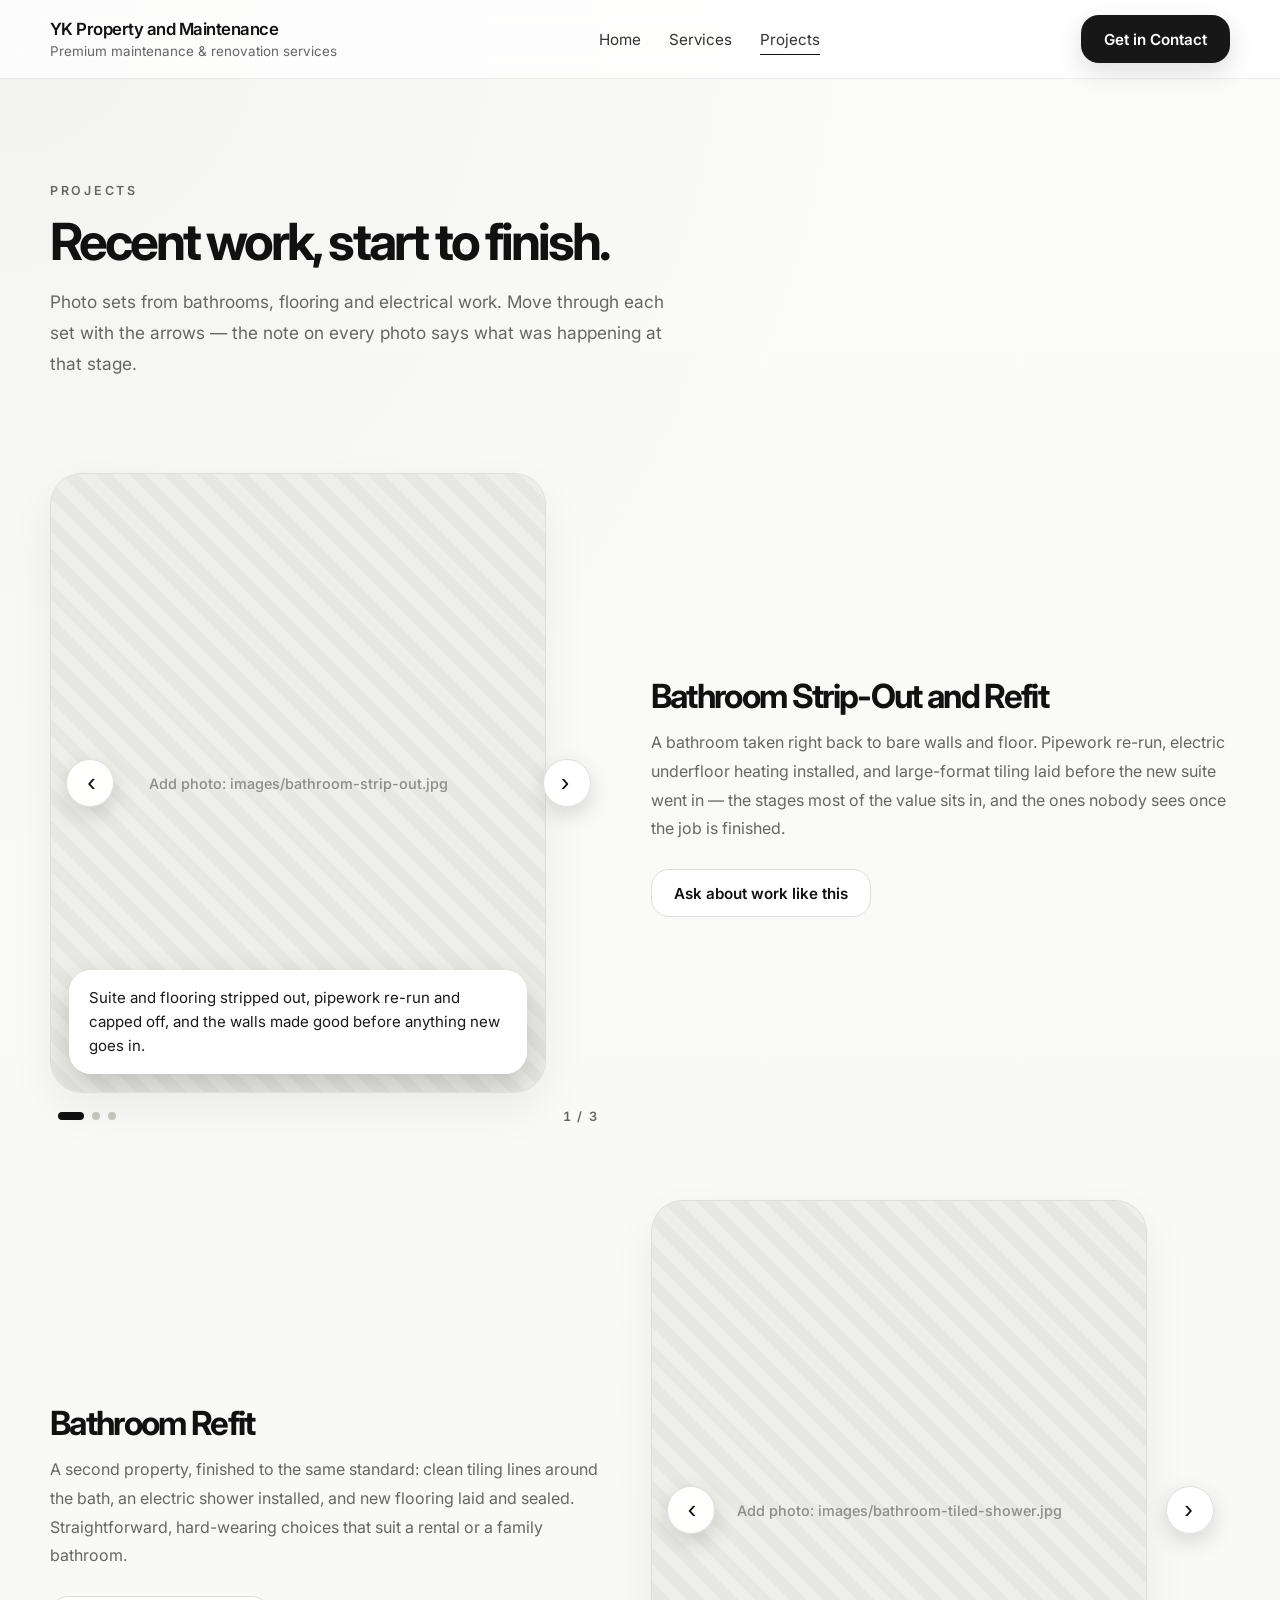
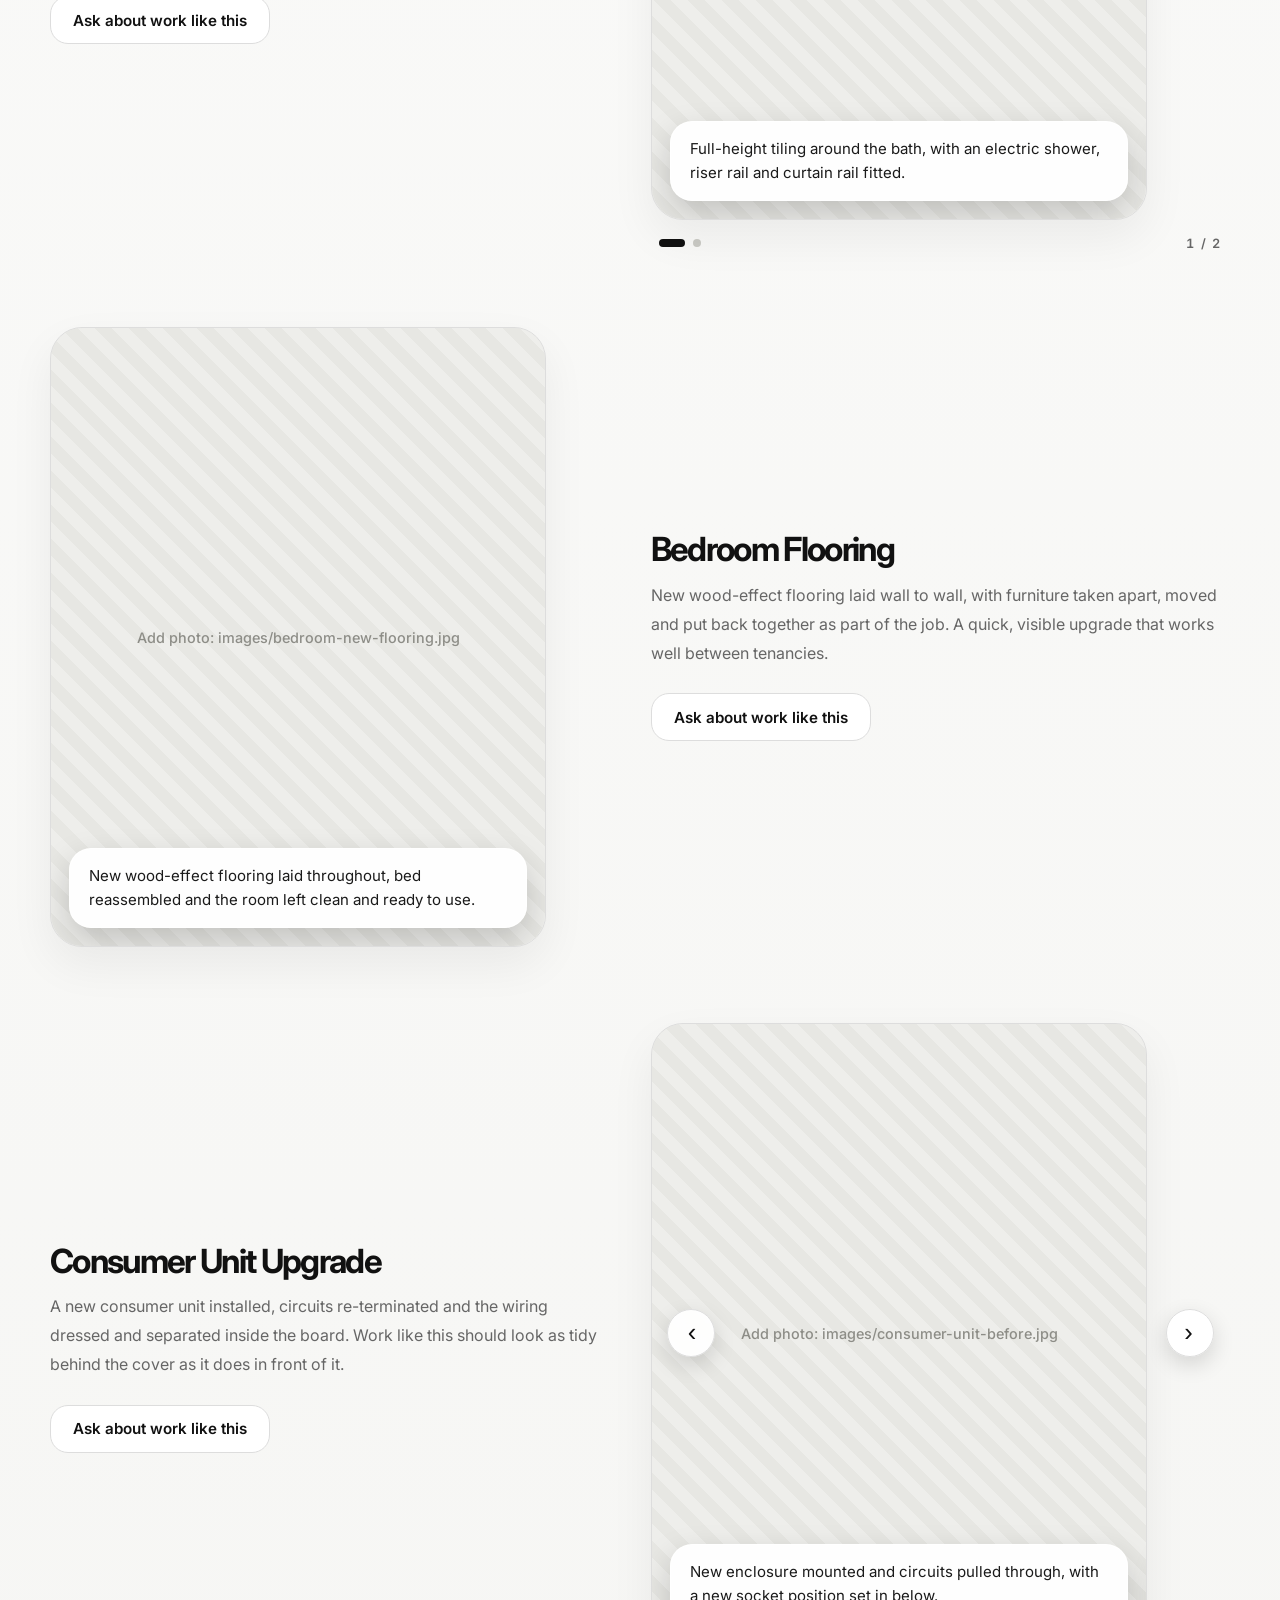
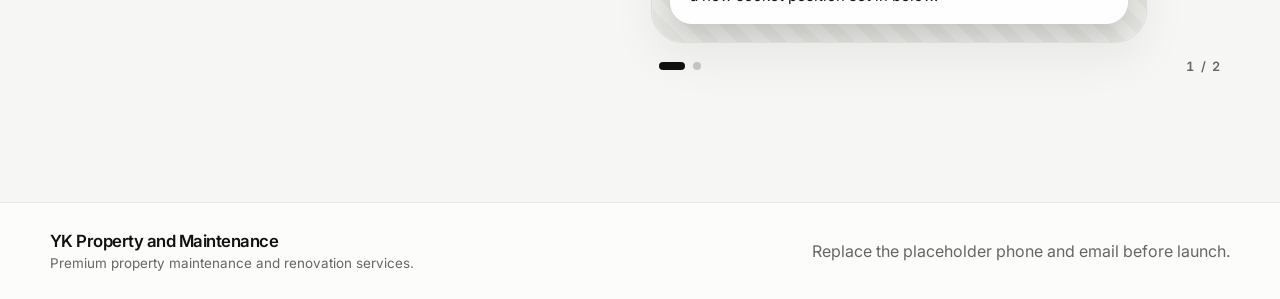
==== projects.html @ 1c77aaed "Add files via upload" ====
<!DOCTYPE html>
<html lang="en">
<head>
  <meta charset="UTF-8" />
  <meta name="viewport" content="width=device-width, initial-scale=1.0" />
  <title>Projects | YK Property and Maintenance</title>
  <meta name="description" content="Recent bathroom, flooring and electrical work by YK Property and Maintenance." />
  <link rel="stylesheet" href="style.css" />
</head>
<body>

<header class="header">
  <div class="container header-inner">
    <a href="index.html">
      <div class="brand-title">YK Property and Maintenance</div>
      <div class="brand-sub">Premium maintenance & renovation services</div>
    </a>
    <nav class="nav"><a href="index.html" class="">Home</a><a href="services.html" class="">Services</a><a href="projects.html" class="active">Projects</a></nav>
    <div class="header-actions">
      <a href="index.html#contact" class="btn btn-dark">Get in Contact</a>
      <button class="menu-btn" aria-label="Open menu">☰</button>
    </div>
  </div>
  <div class="container mobile-menu"><a href="index.html">Home</a><a href="services.html">Services</a><a href="projects.html">Projects</a><a href="index.html#contact">Get in Contact</a></div>
</header>


<main class="page">
  <section class="page-hero reveal">
    <div class="container">
      <div class="kicker">Projects</div>
      <h1>Recent work, start to finish.</h1>
      <p>Photo sets from bathrooms, flooring and electrical work. Move through each set with the arrows — the note on every photo says what was happening at that stage.</p>
    </div>
  </section>

  <!--
    ========================================================================
    ADDING MORE PHOTOS LATER
    ------------------------------------------------------------------------
    Photos live in the "images" folder next to this file.
    - To add a photo to a set: copy one whole <figure> block, change the
      src, the alt text, and the note.
    - To add a whole new project: copy one <article class="project-block">
      block. Carousels set themselves up automatically.
    - The <figcaption class="slide-note"> line is the bubble on the photo.
      Delete it on any photo you'd rather leave without a caption.
    - A set with only one photo hides its arrows and dots on its own.
    ========================================================================
  -->

  <section class="section-tight">
    <div class="container showcase">

      <!-- ============ BATHROOM STRIP-OUT AND REFIT ============ -->
      <article class="project-block reveal">
        <div class="carousel" data-carousel aria-roledescription="carousel" aria-label="Bathroom strip-out and refit photos">
          <div class="carousel-media">
            <div class="carousel-viewport">
              <div class="carousel-track">

                <figure class="carousel-slide">
                  <img src="images/bathroom-strip-out.jpg" alt="Bathroom taken back to bare walls and floor with pipework exposed">
                  <figcaption class="slide-note">Suite and flooring stripped out, pipework re-run and capped off, and the walls made good before anything new goes in.</figcaption>
                </figure>

                <figure class="carousel-slide">
                  <img src="images/bathroom-underfloor-heating.jpg" alt="Electric underfloor heating mat laid across the bathroom floor" loading="lazy">
                  <figcaption class="slide-note">Electric underfloor heating laid out across the whole floor area and connected in, ready for tiling.</figcaption>
                </figure>

                <figure class="carousel-slide">
                  <img src="images/bathroom-floor-tiled.jpg" alt="Large-format grey floor tiles laid over the underfloor heating" loading="lazy">
                  <figcaption class="slide-note">Large-format floor tiles laid over the heating, levelled and joined neatly to the doorway.</figcaption>
                </figure>

              </div>
            </div>
            <button class="carousel-btn carousel-prev" type="button" aria-label="Previous photo">‹</button>
            <button class="carousel-btn carousel-next" type="button" aria-label="Next photo">›</button>
          </div>
          <div class="carousel-bar">
            <div class="carousel-dots"></div>
            <div class="carousel-counter" aria-live="polite"></div>
          </div>
        </div>

        <div class="project-meta">
          <h2>Bathroom Strip-Out and Refit</h2>
          <p class="muted">A bathroom taken right back to bare walls and floor. Pipework re-run, electric underfloor heating installed, and large-format tiling laid before the new suite went in — the stages most of the value sits in, and the ones nobody sees once the job is finished.</p>
          <a class="btn btn-light" href="index.html#contact">Ask about work like this</a>
        </div>
      </article>

      <!-- ============ BATHROOM REFIT (SECOND PROPERTY) ============ -->
      <article class="project-block reveal">
        <div class="carousel" data-carousel aria-roledescription="carousel" aria-label="Bathroom refit photos">
          <div class="carousel-media">
            <div class="carousel-viewport">
              <div class="carousel-track">

                <figure class="carousel-slide">
                  <img src="images/bathroom-tiled-shower.jpg" alt="Tiled bathroom wall with electric shower and riser rail fitted over the bath" loading="lazy">
                  <figcaption class="slide-note">Full-height tiling around the bath, with an electric shower, riser rail and curtain rail fitted.</figcaption>
                </figure>

                <figure class="carousel-slide">
                  <img src="images/bathroom-bath-and-flooring.jpg" alt="New bath and side panel with wood-effect flooring laid up to it" loading="lazy">
                  <figcaption class="slide-note">New bath and side panel fitted, with wood-effect flooring laid up to it and sealed along the edge.</figcaption>
                </figure>

              </div>
            </div>
            <button class="carousel-btn carousel-prev" type="button" aria-label="Previous photo">‹</button>
            <button class="carousel-btn carousel-next" type="button" aria-label="Next photo">›</button>
          </div>
          <div class="carousel-bar">
            <div class="carousel-dots"></div>
            <div class="carousel-counter" aria-live="polite"></div>
          </div>
        </div>

        <div class="project-meta">
          <h2>Bathroom Refit</h2>
          <p class="muted">A second property, finished to the same standard: clean tiling lines around the bath, an electric shower installed, and new flooring laid and sealed. Straightforward, hard-wearing choices that suit a rental or a family bathroom.</p>
          <a class="btn btn-light" href="index.html#contact">Ask about work like this</a>
        </div>
      </article>

      <!-- ============ BEDROOM FLOORING ============ -->
      <article class="project-block reveal">
        <div class="carousel" data-carousel aria-roledescription="carousel" aria-label="Bedroom flooring photo">
          <div class="carousel-media">
            <div class="carousel-viewport">
              <div class="carousel-track">

                <figure class="carousel-slide">
                  <img src="images/bedroom-new-flooring.jpg" alt="Bedroom with new dark wood-effect flooring and a reassembled bed frame" loading="lazy">
                  <figcaption class="slide-note">New wood-effect flooring laid throughout, bed reassembled and the room left clean and ready to use.</figcaption>
                </figure>

              </div>
            </div>
            <button class="carousel-btn carousel-prev" type="button" aria-label="Previous photo">‹</button>
            <button class="carousel-btn carousel-next" type="button" aria-label="Next photo">›</button>
          </div>
          <div class="carousel-bar">
            <div class="carousel-dots"></div>
            <div class="carousel-counter" aria-live="polite"></div>
          </div>
        </div>

        <div class="project-meta">
          <h2>Bedroom Flooring</h2>
          <p class="muted">New wood-effect flooring laid wall to wall, with furniture taken apart, moved and put back together as part of the job. A quick, visible upgrade that works well between tenancies.</p>
          <a class="btn btn-light" href="index.html#contact">Ask about work like this</a>
        </div>
      </article>

      <!-- ============ CONSUMER UNIT UPGRADE ============ -->
      <article class="project-block reveal">
        <div class="carousel" data-carousel aria-roledescription="carousel" aria-label="Consumer unit upgrade photos">
          <div class="carousel-media">
            <div class="carousel-viewport">
              <div class="carousel-track">

                <figure class="carousel-slide">
                  <img src="images/consumer-unit-before.jpg" alt="Consumer unit enclosure mounted with circuit cables pulled through, work in progress" loading="lazy">
                  <figcaption class="slide-note">New enclosure mounted and circuits pulled through, with a new socket position set in below.</figcaption>
                </figure>

                <figure class="carousel-slide">
                  <img src="images/consumer-unit-after.jpg" alt="Completed consumer unit with breakers fitted and wiring dressed neatly" loading="lazy">
                  <figcaption class="slide-note">Circuits terminated into the new board and the wiring dressed neatly before the cover goes back on.</figcaption>
                </figure>

              </div>
            </div>
            <button class="carousel-btn carousel-prev" type="button" aria-label="Previous photo">‹</button>
            <button class="carousel-btn carousel-next" type="button" aria-label="Next photo">›</button>
          </div>
          <div class="carousel-bar">
            <div class="carousel-dots"></div>
            <div class="carousel-counter" aria-live="polite"></div>
          </div>
        </div>

        <div class="project-meta">
          <h2>Consumer Unit Upgrade</h2>
          <p class="muted">A new consumer unit installed, circuits re-terminated and the wiring dressed and separated inside the board. Work like this should look as tidy behind the cover as it does in front of it.</p>
          <a class="btn btn-light" href="index.html#contact">Ask about work like this</a>
        </div>
      </article>

    </div>
  </section>
</main>


<footer class="footer">
  <div class="container footer-inner">
    <div>
      <div class="brand-title">YK Property and Maintenance</div>
      <div class="brand-sub">Premium property maintenance and renovation services.</div>
    </div>
    <div class="muted">Replace the placeholder phone and email before launch.</div>
  </div>
</footer>

<script src="script.js"></script>
</body>
</html>
---- style.css ----
@import url('https://fonts.googleapis.com/css2?family=Inter:wght@400;500;600;700&display=swap');

:root{
  --bg:#f6f6f4;
  --surface:#ffffff;
  --surface-soft:rgba(255,255,255,0.78);
  --text:#111111;
  --muted:#666666;
  --line:#dddddd;
  --dark:#171717;
  --shadow:0 18px 45px rgba(0,0,0,0.06);
  --radius:28px;
}

*{box-sizing:border-box}
html{scroll-behavior:smooth}
body{
  margin:0;
  font-family:'Inter',sans-serif;
  color:var(--text);
  background:
    radial-gradient(circle at top left, rgba(0,0,0,0.03), transparent 24%),
    linear-gradient(to bottom, #fbfbfa, var(--bg));
}
a{text-decoration:none;color:inherit}
img{max-width:100%;display:block}

.container{width:min(1180px, calc(100% - 32px));margin:0 auto}
.page{padding:44px 0 72px}
.section{padding:80px 0}
.section-tight{padding:56px 0}
.grid-2{display:grid;grid-template-columns:1.05fr .95fr;gap:44px}
.grid-3{display:grid;grid-template-columns:repeat(3,1fr);gap:24px}
.grid-2-equal{display:grid;grid-template-columns:repeat(2,1fr);gap:24px}

.header{
  position:sticky;top:0;z-index:50;
  backdrop-filter:blur(14px);
  background:rgba(255,255,255,0.75);
  border-bottom:1px solid rgba(0,0,0,.08);
}
.header-inner{
  min-height:78px;
  display:flex;align-items:center;justify-content:space-between;gap:18px;
}
.brand-title{font-size:1.05rem;font-weight:600;letter-spacing:-.03em}
.brand-sub{font-size:.84rem;color:var(--muted);margin-top:4px}

.nav{display:flex;align-items:center;gap:28px}
.nav a{
  font-size:.95rem;color:#333;position:relative;
}
.nav a::after{
  content:"";position:absolute;left:0;bottom:-6px;height:1px;width:0;background:#111;transition:width .22s ease;
}
.nav a:hover::after,.nav a.active::after{width:100%}
.header-actions{display:flex;align-items:center;gap:12px}

.btn{
  display:inline-flex;align-items:center;justify-content:center;gap:10px;
  min-height:48px;padding:0 22px;border-radius:18px;
  font-weight:600;font-size:.95rem;transition:.25s ease;
  border:1px solid transparent;cursor:pointer;
}
.btn-dark{background:var(--dark);color:#fff;box-shadow:0 10px 24px rgba(0,0,0,0.12)}
.btn-dark:hover{transform:translateY(-1px);background:#000}
.btn-light{background:#fff;border-color:var(--line)}
.btn-light:hover{border-color:#aaa}
.menu-btn{
  display:none; width:46px;height:46px;border-radius:16px;border:1px solid var(--line);
  background:#fff;font-size:1.2rem;
}
.mobile-menu{
  display:none;padding:0 0 16px;border-top:1px solid rgba(0,0,0,.07)
}
.mobile-menu.open{display:block}
.mobile-menu a{
  display:block;padding:14px 8px;font-weight:500;color:#333;border-radius:14px
}
.mobile-menu a:hover{background:#f1f1ef}

.hero{
  padding:72px 0 40px;
}
.kicker{
  font-size:.78rem;letter-spacing:.22em;text-transform:uppercase;color:var(--muted);font-weight:600
}
.hero h1,.page-hero h1{font-size:clamp(2.4rem,5vw,4.6rem);line-height:.98;letter-spacing:-.06em;margin:18px 0 20px}
.hero p,.page-hero p{font-size:1.08rem;line-height:1.8;color:var(--muted);max-width:640px}
.hero-card{
  border:1px solid rgba(255,255,255,0.24);
  background:
    radial-gradient(circle at 20% 20%, rgba(255,255,255,0.82), transparent 28%),
    linear-gradient(145deg,#1d1d1d,#343434 58%, #515151);
  border-radius:40px;overflow:hidden;box-shadow:var(--shadow);position:relative;
}
.hero-card img{
  width:100%;height:100%;min-height:420px;object-fit:cover;opacity:.9;mix-blend-mode:luminosity;
}
.floating-stats{
  display:grid;grid-template-columns:repeat(3,1fr);gap:18px;
  margin:-38px 22px 0;position:relative;background:#fff;border:1px solid var(--line);
  border-radius:28px;padding:20px;box-shadow:var(--shadow)
}
.stat-value{font-size:1.65rem;font-weight:600;letter-spacing:-.05em}
.stat-label{font-size:.92rem;color:var(--muted)}

.page-hero{
  padding:60px 0 20px;
}
.page-hero h1{font-size:clamp(2.2rem,4vw,3.8rem)}
.lead-grid{display:grid;grid-template-columns:.95fr 1.05fr;gap:36px;align-items:start}

.panel,.card{
  background:var(--surface);border:1px solid var(--line);border-radius:var(--radius);box-shadow:var(--shadow)
}
.card{padding:28px}
.card-hover{transition:transform .28s ease, box-shadow .28s ease}
.card-hover:hover{transform:translateY(-5px);box-shadow:0 24px 55px rgba(0,0,0,.08)}
.service-card h3,.testimonial h3{font-size:1.25rem;letter-spacing:-.04em;margin:0 0 10px}
.service-card p,.card p,.testimonial p{margin:0;color:var(--muted);line-height:1.8}
.info-list{display:grid;gap:16px}

.gallery{
  display:grid;grid-template-columns:repeat(2,1fr);gap:24px
}
.gallery .panel{overflow:hidden}
.gallery img{height:320px;width:100%;object-fit:cover}
.gallery .content{padding:22px}

.area-list,.quick-links{display:grid;grid-template-columns:repeat(3,1fr);gap:16px}
.pill{
  padding:18px 20px;background:#fff;border:1px solid var(--line);border-radius:22px;font-weight:600
}

.faq-wrap{display:grid;grid-template-columns:.9fr 1.1fr;gap:46px;align-items:start}
.faq-list{display:grid;gap:18px}
.faq-item{
  background:rgba(255,255,255,.7);
  border:1px solid #d6d6d3;
  border-radius:24px;
  box-shadow:0 8px 24px rgba(0,0,0,.03);
  overflow:hidden;
}
.faq-item summary{
  list-style:none;cursor:pointer;padding:24px 58px 24px 26px;
  position:relative;font-size:1.05rem;font-weight:600;letter-spacing:-.03em;
}
.faq-item summary::-webkit-details-marker{display:none}
.faq-item summary::after{
  content:"›";
  position:absolute;right:24px;top:50%;
  transform:translateY(-50%) rotate(90deg);
  font-size:1.4rem;line-height:1;color:#666;
  transition:transform .22s ease,color .22s ease;
}
.faq-item[open] summary::after{
  transform:translateY(-50%) rotate(-90deg);
  color:#111;
}
.faq-answer{
  padding:0 26px 24px;color:var(--muted);line-height:1.8
}

.contact-layout{display:grid;grid-template-columns:.88fr 1.12fr;gap:34px}
.form-grid{display:grid;grid-template-columns:repeat(2,1fr);gap:18px}
.input, textarea{
  width:100%;border:1px solid var(--line);background:#fff;border-radius:18px;
  min-height:52px;padding:14px 16px;font:inherit
}
textarea{min-height:150px;resize:vertical}
label{display:block;font-size:.92rem;font-weight:600;margin:0 0 10px}
.footer{
  border-top:1px solid rgba(0,0,0,.08);
  background:rgba(255,255,255,.65);
}
.footer-inner{
  padding:28px 0;display:flex;justify-content:space-between;gap:20px;align-items:center
}
.muted{color:var(--muted)}
.reveal{opacity:0;transform:translateY(26px);transition:opacity .7s ease, transform .7s ease}
.reveal.visible{opacity:1;transform:translateY(0)}

@media (max-width: 980px){
  .grid-2,.lead-grid,.faq-wrap,.contact-layout,.grid-3,.grid-2-equal,.gallery,.area-list,.quick-links{grid-template-columns:1fr}
  .hero-card img{min-height:340px}
  .floating-stats{grid-template-columns:1fr;gap:12px}
  .nav,.header .btn-dark{display:none}
  .menu-btn{display:inline-flex;align-items:center;justify-content:center}
}
@media (max-width: 700px){
  .section{padding:64px 0}
  .hero{padding-top:42px}
  .hero h1,.page-hero h1{line-height:1.02}
  .form-grid{grid-template-columns:1fr}
  .footer-inner{flex-direction:column;align-items:flex-start}
}

/* ============================================================
   PROJECT SHOWCASE + PHOTO CAROUSELS  (projects.html)
   ============================================================ */

.showcase{display:grid;gap:76px}

.project-block{
  display:grid;grid-template-columns:.98fr 1.02fr;gap:44px;align-items:center;
}
/* alternate which side the photos sit on */
.project-block:nth-child(even) .carousel{order:2}

.project-meta h2{
  font-size:clamp(1.65rem,2.6vw,2.3rem);
  line-height:1.05;letter-spacing:-.05em;margin:0 0 14px;
}
.project-meta p{margin:0 0 26px;line-height:1.8}

.carousel{position:relative}
.carousel-media{position:relative}
.carousel-viewport{
  overflow:hidden;
  border:1px solid var(--line);
  border-radius:32px;
  box-shadow:var(--shadow);
  background:#eaeae7;
  aspect-ratio:4/5;
  max-height:620px;
}
.carousel-track{
  display:flex;height:100%;
  transition:transform .55s cubic-bezier(.4,.01,.2,1);
  will-change:transform;
}
.carousel-slide{
  position:relative;flex:0 0 100%;min-width:0;height:100%;margin:0;
}
.carousel-slide img{
  width:100%;height:100%;object-fit:cover;
}

/* the bubble that describes the work in each photo */
.slide-note{
  position:absolute;left:18px;right:18px;bottom:18px;
  background:rgba(255,255,255,.94);
  backdrop-filter:blur(10px);
  border:1px solid rgba(255,255,255,.7);
  border-radius:22px;
  padding:15px 19px;
  font-size:.94rem;line-height:1.6;color:#1a1a1a;
  box-shadow:0 14px 34px rgba(0,0,0,.18);
}

/* shown only if a photo file is missing, so the page never looks broken */
.carousel-slide.is-missing img{display:none}
.slide-missing{
  position:absolute;inset:0;
  display:flex;align-items:center;justify-content:center;text-align:center;
  padding:28px;font-size:.9rem;font-weight:500;color:#8d8d87;
  background:repeating-linear-gradient(45deg,#eeeeeb,#eeeeeb 12px,#e7e7e3 12px,#e7e7e3 24px);
}

.carousel-btn{
  position:absolute;top:50%;transform:translateY(-50%);
  width:48px;height:48px;border-radius:50%;
  border:1px solid var(--line);background:rgba(255,255,255,.92);
  backdrop-filter:blur(8px);
  font-size:1.6rem;line-height:1;color:#111;cursor:pointer;
  display:flex;align-items:center;justify-content:center;
  box-shadow:0 8px 22px rgba(0,0,0,.14);
  transition:background .2s ease,transform .2s ease;
}
.carousel-btn:hover{background:#fff;transform:translateY(-50%) scale(1.06)}
.carousel-prev{left:16px;padding-right:3px}
.carousel-next{right:16px;padding-left:3px}

.carousel-bar{
  display:flex;align-items:center;justify-content:space-between;gap:16px;
  padding:16px 8px 0;
}
.carousel-dots{display:flex;align-items:center;gap:8px}
.carousel-dot{
  width:8px;height:8px;padding:0;border:0;border-radius:50%;
  background:#c9c9c4;cursor:pointer;
  transition:width .25s ease,background .25s ease,border-radius .25s ease;
}
.carousel-dot:hover{background:#a8a8a2}
.carousel-dot.active{width:26px;border-radius:6px;background:#111}
.carousel-counter{
  font-size:.8rem;letter-spacing:.14em;font-weight:600;color:var(--muted);
  font-variant-numeric:tabular-nums;
}

/* a carousel with a single photo hides its controls */
.carousel.is-single .carousel-btn,
.carousel.is-single .carousel-bar{display:none}

.carousel-btn:focus-visible,
.carousel-dot:focus-visible{outline:2px solid #111;outline-offset:3px}

@media (max-width: 980px){
  .project-block{grid-template-columns:1fr;gap:26px}
  .project-block:nth-child(even) .carousel{order:0}
  .showcase{gap:60px}
  .carousel-viewport{max-height:none}
}
@media (max-width: 700px){
  .carousel-viewport{border-radius:26px}
  .carousel-btn{width:42px;height:42px;font-size:1.35rem}
  .carousel-prev{left:10px}
  .carousel-next{right:10px}
  .slide-note{left:12px;right:12px;bottom:12px;padding:13px 16px;font-size:.88rem;border-radius:18px}
}

@media (prefers-reduced-motion: reduce){
  .carousel-track{transition:none}
  .carousel-btn:hover{transform:translateY(-50%)}
  .reveal{transition:none}
}

/* ---------- hero carousel (index.html) ---------- */
.hero-carousel .carousel-viewport{
  border-radius:40px;
  aspect-ratio:1/1;
  max-height:560px;
  border-color:rgba(0,0,0,.08);
}
@media (max-width: 980px){
  .hero-carousel .carousel-viewport{aspect-ratio:4/5;max-height:none}
}

/* anchor targets clear the sticky header */
#contact{scroll-margin-top:96px}
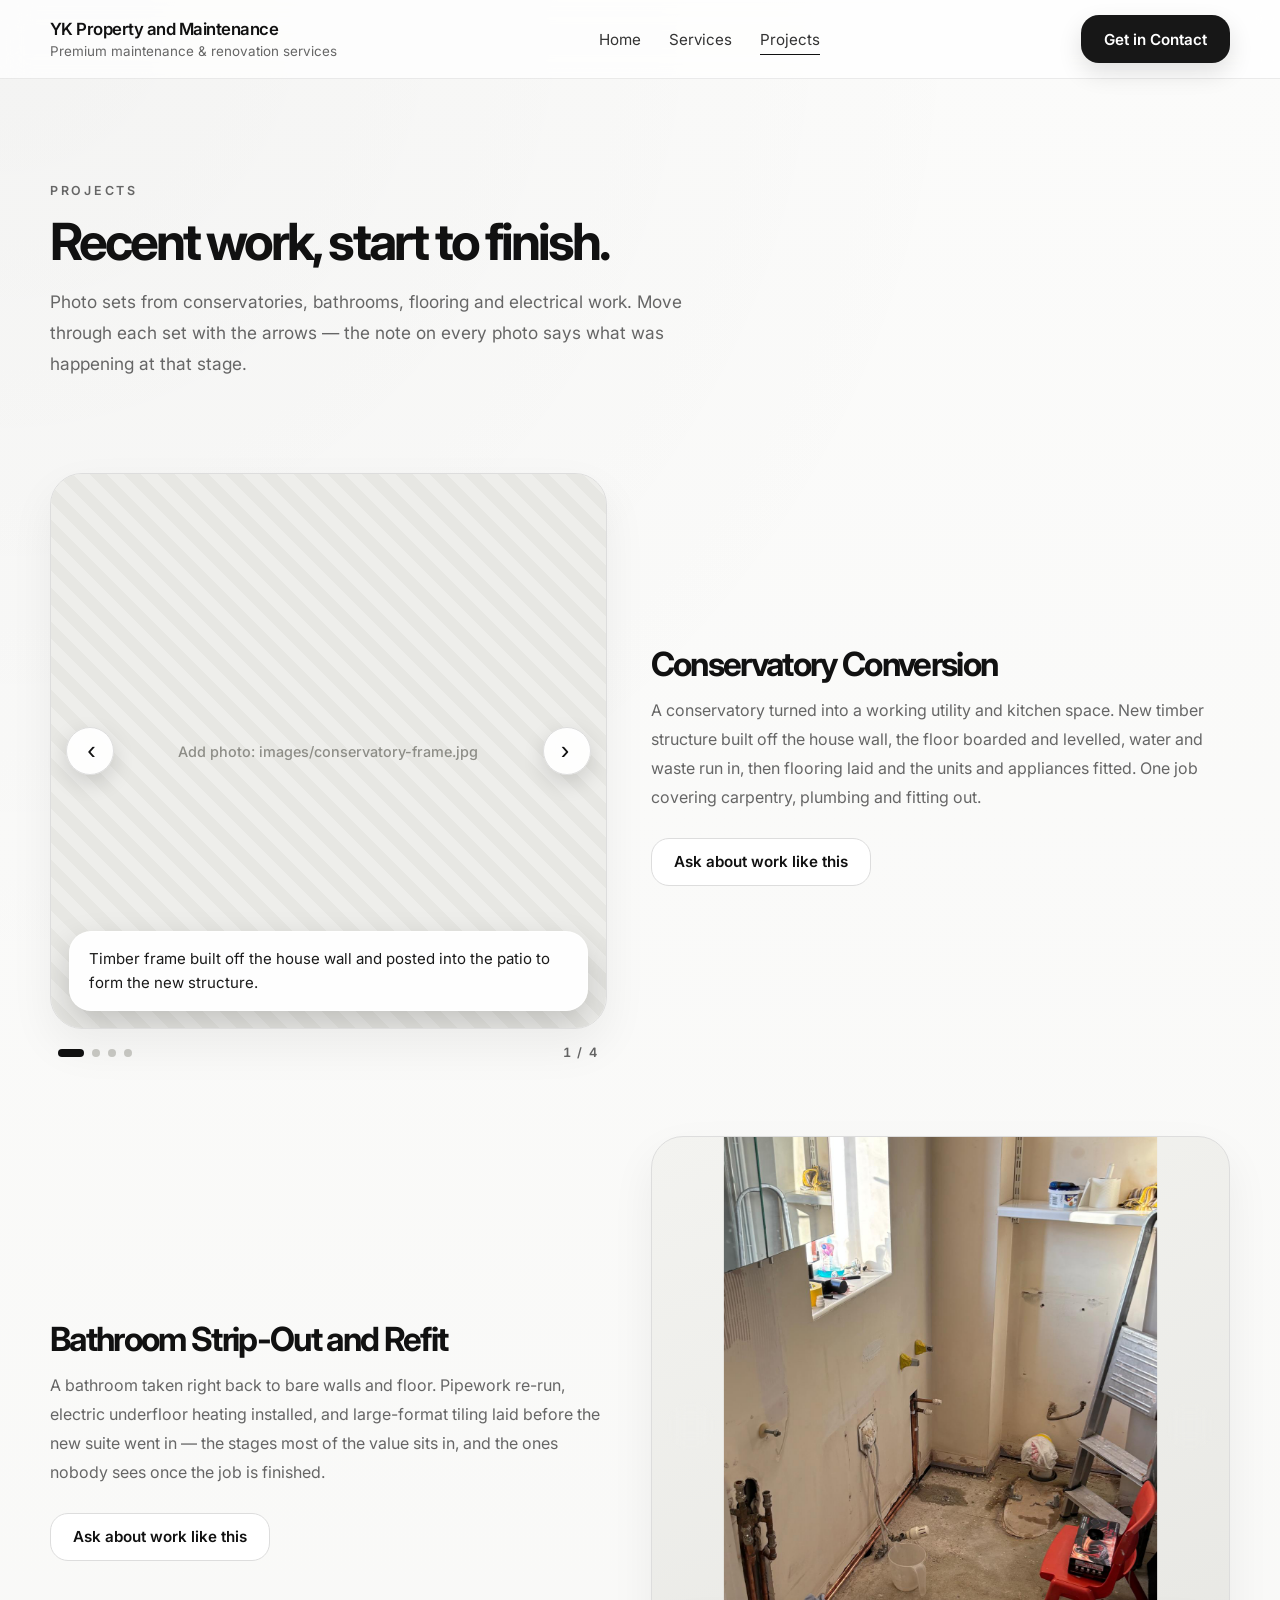
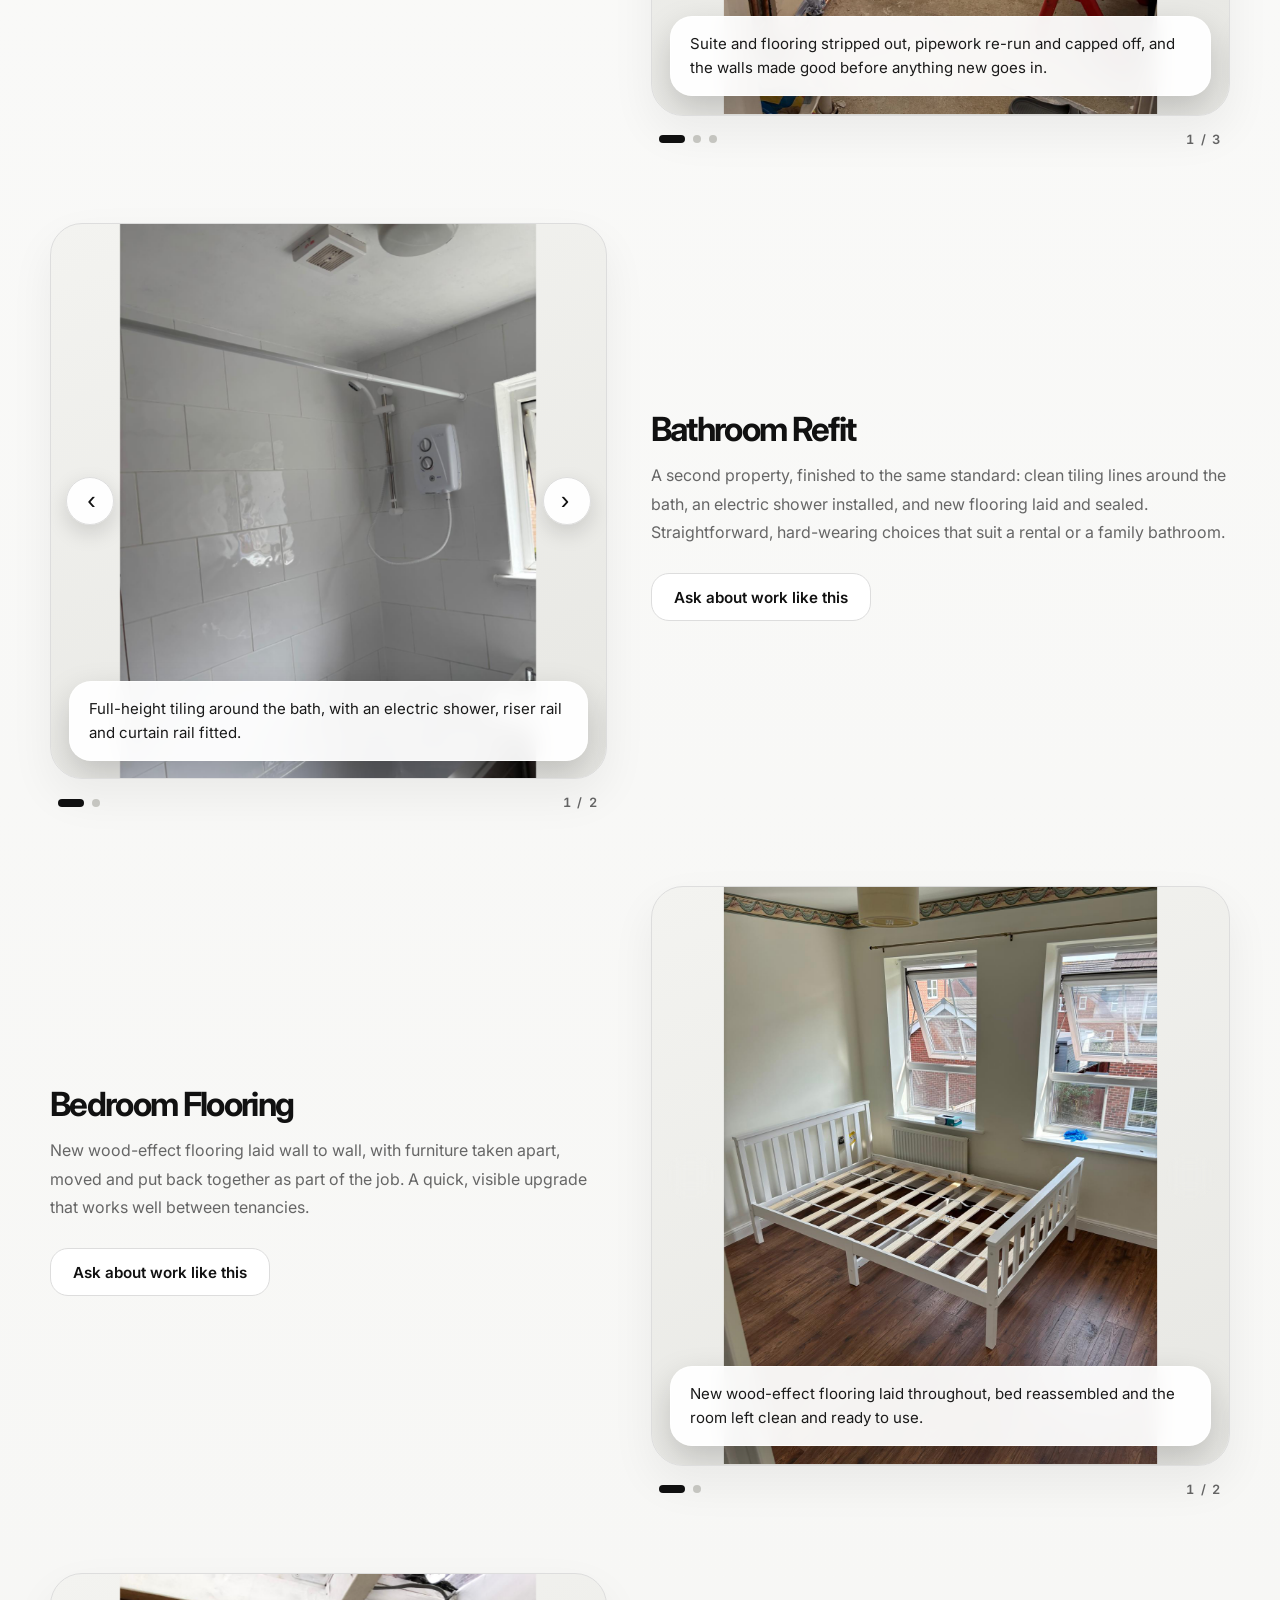
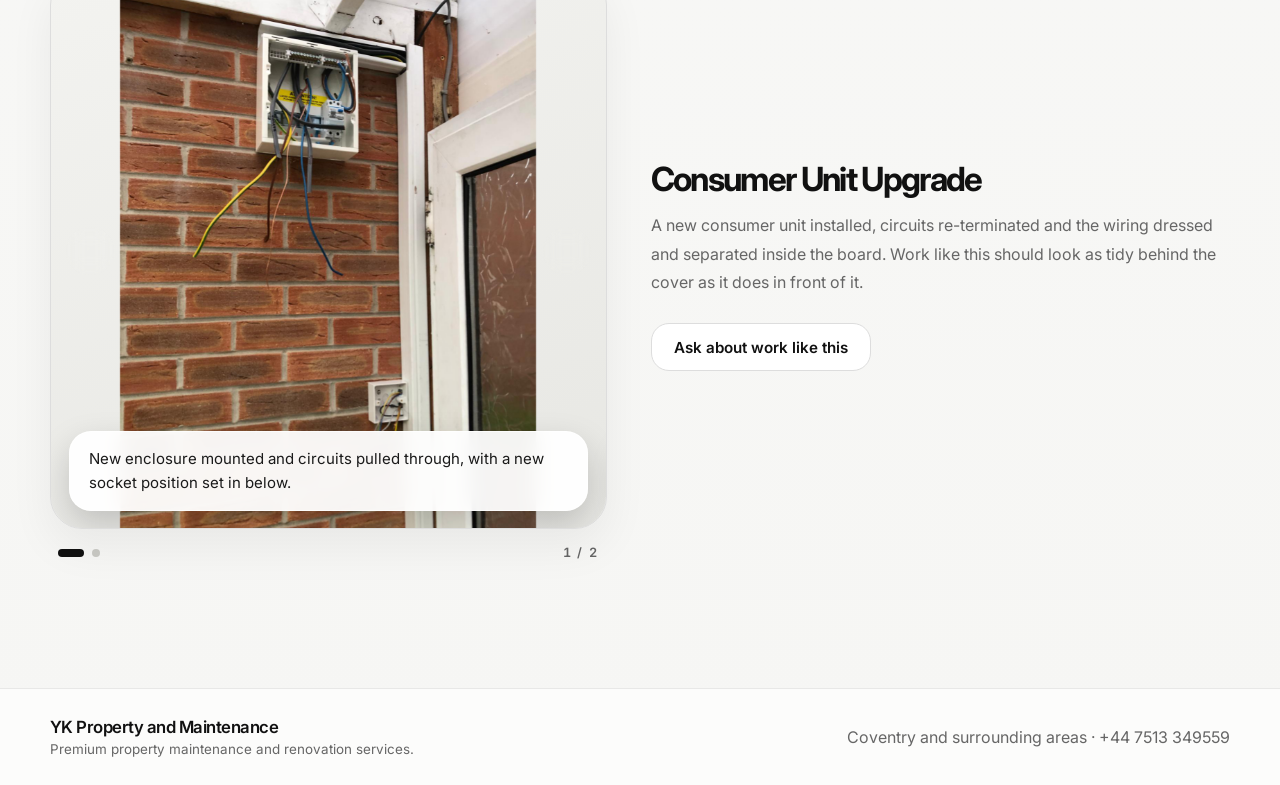
==== commit 72d35fba: "Add files via upload" ====
--- a/projects.html
+++ b/projects.html
@@ -4,8 +4,25 @@
   <meta charset="UTF-8" />
   <meta name="viewport" content="width=device-width, initial-scale=1.0" />
   <title>Projects | YK Property and Maintenance</title>
-  <meta name="description" content="Recent bathroom, flooring and electrical work by YK Property and Maintenance." />
+  <meta name="description" content="Photos from recent jobs: a conservatory converted to a utility room, bathroom refits, flooring and a consumer unit upgrade." />
   <link rel="stylesheet" href="style.css" />
+  <link rel="icon" href="favicon.ico" sizes="any" />
+  <link rel="icon" type="image/png" href="images/favicon.png" />
+  <link rel="apple-touch-icon" href="images/apple-touch-icon.png" />
+  <meta name="theme-color" content="#03122f" />
+  <link rel="canonical" href="https://www.ykmaintenance.com/projects.html" />
+
+  <!-- how the link looks when shared on WhatsApp, Facebook, etc. -->
+  <meta property="og:type" content="website" />
+  <meta property="og:site_name" content="YK Property and Maintenance" />
+  <meta property="og:title" content="Recent Work | YK Property and Maintenance" />
+  <meta property="og:description" content="Photos from recent jobs: a conservatory converted to a utility room, bathroom refits, flooring and a consumer unit upgrade." />
+  <meta property="og:url" content="https://www.ykmaintenance.com/projects.html" />
+  <meta property="og:image" content="https://www.ykmaintenance.com/images/og-preview.jpg" />
+  <meta property="og:image:width" content="1200" />
+  <meta property="og:image:height" content="630" />
+  <meta property="og:image:alt" content="A conservatory converted into a fitted utility room" />
+  <meta name="twitter:card" content="summary_large_image" />
 </head>
 <body>
 
@@ -13,12 +30,12 @@
   <div class="container header-inner">
     <a href="index.html">
       <div class="brand-title">YK Property and Maintenance</div>
-      <div class="brand-sub">Premium maintenance & renovation services</div>
+      <div class="brand-sub">Premium maintenance &amp; renovation services</div>
     </a>
     <nav class="nav"><a href="index.html" class="">Home</a><a href="services.html" class="">Services</a><a href="projects.html" class="active">Projects</a></nav>
     <div class="header-actions">
       <a href="index.html#contact" class="btn btn-dark">Get in Contact</a>
-      <button class="menu-btn" aria-label="Open menu">☰</button>
+      <button class="menu-btn" aria-label="Open menu">&#9776;</button>
     </div>
   </div>
   <div class="container mobile-menu"><a href="index.html">Home</a><a href="services.html">Services</a><a href="projects.html">Projects</a><a href="index.html#contact">Get in Contact</a></div>
@@ -30,7 +47,7 @@
     <div class="container">
       <div class="kicker">Projects</div>
       <h1>Recent work, start to finish.</h1>
-      <p>Photo sets from bathrooms, flooring and electrical work. Move through each set with the arrows — the note on every photo says what was happening at that stage.</p>
+      <p>Photo sets from conservatories, bathrooms, flooring and electrical work. Move through each set with the arrows &mdash; the note on every photo says what was happening at that stage.</p>
     </div>
   </section>
 
@@ -46,12 +63,58 @@
     - The <figcaption class="slide-note"> line is the bubble on the photo.
       Delete it on any photo you'd rather leave without a caption.
     - A set with only one photo hides its arrows and dots on its own.
+    - Portrait and landscape photos both work; nothing gets cropped.
     ========================================================================
   -->
 
   <section class="section-tight">
     <div class="container showcase">
 
+      <!-- ============ CONSERVATORY CONVERSION ============ -->
+      <article class="project-block reveal">
+        <div class="carousel" data-carousel aria-roledescription="carousel" aria-label="Conservatory conversion photos">
+          <div class="carousel-media">
+            <div class="carousel-viewport">
+              <div class="carousel-track">
+
+                <figure class="carousel-slide">
+                  <img src="images/conservatory-frame.jpg" alt="Timber frame built against the house wall over the existing patio">
+                  <figcaption class="slide-note">Timber frame built off the house wall and posted into the patio to form the new structure.</figcaption>
+                </figure>
+
+                <figure class="carousel-slide">
+                  <img src="images/conservatory-subfloor.jpg" alt="Boarded subfloor with taped joints and sink pipework run in" loading="lazy">
+                  <figcaption class="slide-note">Floor boarded out and the joints taped, with the sink and waste pipework run in ready for flooring.</figcaption>
+                </figure>
+
+                <figure class="carousel-slide">
+                  <img src="images/conservatory-flooring.jpg" alt="Grey wood-effect flooring laid across the conservatory" loading="lazy">
+                  <figcaption class="slide-note">Wood-effect flooring laid throughout and trimmed in around the units and doorway.</figcaption>
+                </figure>
+
+                <figure class="carousel-slide">
+                  <img src="images/conservatory-finished.jpg" alt="Finished utility space with units, double oven, sink and appliances fitted" loading="lazy">
+                  <figcaption class="slide-note">Units, double oven, sink and appliances fitted and plumbed in, turning the space into a working utility room.</figcaption>
+                </figure>
+
+              </div>
+            </div>
+            <button class="carousel-btn carousel-prev" type="button" aria-label="Previous photo">&lsaquo;</button>
+            <button class="carousel-btn carousel-next" type="button" aria-label="Next photo">&rsaquo;</button>
+          </div>
+          <div class="carousel-bar">
+            <div class="carousel-dots"></div>
+            <div class="carousel-counter" aria-live="polite"></div>
+          </div>
+        </div>
+
+        <div class="project-meta">
+          <h2>Conservatory Conversion</h2>
+          <p class="muted">A conservatory turned into a working utility and kitchen space. New timber structure built off the house wall, the floor boarded and levelled, water and waste run in, then flooring laid and the units and appliances fitted. One job covering carpentry, plumbing and fitting out.</p>
+          <a class="btn btn-light" href="index.html#contact">Ask about work like this</a>
+        </div>
+      </article>
+
       <!-- ============ BATHROOM STRIP-OUT AND REFIT ============ -->
       <article class="project-block reveal">
         <div class="carousel" data-carousel aria-roledescription="carousel" aria-label="Bathroom strip-out and refit photos">
@@ -60,7 +123,7 @@
               <div class="carousel-track">
 
                 <figure class="carousel-slide">
-                  <img src="images/bathroom-strip-out.jpg" alt="Bathroom taken back to bare walls and floor with pipework exposed">
+                  <img src="images/bathroom-strip-out.jpg" alt="Bathroom taken back to bare walls and floor with pipework exposed" loading="lazy">
                   <figcaption class="slide-note">Suite and flooring stripped out, pipework re-run and capped off, and the walls made good before anything new goes in.</figcaption>
                 </figure>
 
@@ -76,8 +139,8 @@
 
               </div>
             </div>
-            <button class="carousel-btn carousel-prev" type="button" aria-label="Previous photo">‹</button>
-            <button class="carousel-btn carousel-next" type="button" aria-label="Next photo">›</button>
+            <button class="carousel-btn carousel-prev" type="button" aria-label="Previous photo">&lsaquo;</button>
+            <button class="carousel-btn carousel-next" type="button" aria-label="Next photo">&rsaquo;</button>
           </div>
           <div class="carousel-bar">
             <div class="carousel-dots"></div>
@@ -92,7 +155,7 @@
         </div>
       </article>
 
-      <!-- ============ BATHROOM REFIT (SECOND PROPERTY) ============ -->
+      <!-- ============ BATHROOM REFIT ============ -->
       <article class="project-block reveal">
         <div class="carousel" data-carousel aria-roledescription="carousel" aria-label="Bathroom refit photos">
           <div class="carousel-media">
@@ -111,8 +174,8 @@
 
               </div>
             </div>
-            <button class="carousel-btn carousel-prev" type="button" aria-label="Previous photo">‹</button>
-            <button class="carousel-btn carousel-next" type="button" aria-label="Next photo">›</button>
+            <button class="carousel-btn carousel-prev" type="button" aria-label="Previous photo">&lsaquo;</button>
+            <button class="carousel-btn carousel-next" type="button" aria-label="Next photo">&rsaquo;</button>
           </div>
           <div class="carousel-bar">
             <div class="carousel-dots"></div>
@@ -129,20 +192,25 @@
 
       <!-- ============ BEDROOM FLOORING ============ -->
       <article class="project-block reveal">
-        <div class="carousel" data-carousel aria-roledescription="carousel" aria-label="Bedroom flooring photo">
-          <div class="carousel-media">
-            <div class="carousel-viewport">
-              <div class="carousel-track">
-
-                <figure class="carousel-slide">
-                  <img src="images/bedroom-new-flooring.jpg" alt="Bedroom with new dark wood-effect flooring and a reassembled bed frame" loading="lazy">
+        <div class="carousel" data-carousel aria-roledescription="carousel" aria-label="Bedroom flooring photos">
+          <div class="carousel-media">
+            <div class="carousel-viewport">
+              <div class="carousel-track">
+
+                <figure class="carousel-slide">
+                  <img src="images/bedroom-new-flooring.jpg" alt="Bedroom with new wood-effect flooring and a reassembled bed frame" loading="lazy">
                   <figcaption class="slide-note">New wood-effect flooring laid throughout, bed reassembled and the room left clean and ready to use.</figcaption>
                 </figure>
 
-              </div>
-            </div>
-            <button class="carousel-btn carousel-prev" type="button" aria-label="Previous photo">‹</button>
-            <button class="carousel-btn carousel-next" type="button" aria-label="Next photo">›</button>
+                <figure class="carousel-slide">
+                  <img src="images/bedroom-finished-2.jpg" alt="Finished bedroom flooring running up to the wardrobe and door frame" loading="lazy">
+                  <figcaption class="slide-note">Flooring taken neatly up to the wardrobe, door frame and skirting.</figcaption>
+                </figure>
+
+              </div>
+            </div>
+            <button class="carousel-btn carousel-prev" type="button" aria-label="Previous photo">&lsaquo;</button>
+            <button class="carousel-btn carousel-next" type="button" aria-label="Next photo">&rsaquo;</button>
           </div>
           <div class="carousel-bar">
             <div class="carousel-dots"></div>
@@ -176,8 +244,8 @@
 
               </div>
             </div>
-            <button class="carousel-btn carousel-prev" type="button" aria-label="Previous photo">‹</button>
-            <button class="carousel-btn carousel-next" type="button" aria-label="Next photo">›</button>
+            <button class="carousel-btn carousel-prev" type="button" aria-label="Previous photo">&lsaquo;</button>
+            <button class="carousel-btn carousel-next" type="button" aria-label="Next photo">&rsaquo;</button>
           </div>
           <div class="carousel-bar">
             <div class="carousel-dots"></div>
@@ -203,7 +271,7 @@
       <div class="brand-title">YK Property and Maintenance</div>
       <div class="brand-sub">Premium property maintenance and renovation services.</div>
     </div>
-    <div class="muted">Replace the placeholder phone and email before launch.</div>
+    <div class="muted">Coventry and surrounding areas &middot; +44 7513 349559</div>
   </div>
 </footer>
 
--- a/style.css
+++ b/style.css
@@ -222,9 +222,11 @@
   border:1px solid var(--line);
   border-radius:32px;
   box-shadow:var(--shadow);
-  background:#eaeae7;
-  aspect-ratio:4/5;
-  max-height:620px;
+  /* square frame + contain, so portrait and landscape photos both show in
+     full without being cropped */
+  background:linear-gradient(160deg,#f3f3f0,#e7e7e3);
+  aspect-ratio:1/1;
+  max-height:600px;
 }
 .carousel-track{
   display:flex;height:100%;
@@ -235,7 +237,7 @@
   position:relative;flex:0 0 100%;min-width:0;height:100%;margin:0;
 }
 .carousel-slide img{
-  width:100%;height:100%;object-fit:cover;
+  width:100%;height:100%;object-fit:contain;
 }
 
 /* the bubble that describes the work in each photo */
@@ -325,8 +327,28 @@
   border-color:rgba(0,0,0,.08);
 }
 @media (max-width: 980px){
-  .hero-carousel .carousel-viewport{aspect-ratio:4/5;max-height:none}
+  .hero-carousel .carousel-viewport{max-height:none}
 }
 
 /* anchor targets clear the sticky header */
 #contact{scroll-margin-top:96px}
+
+/* ---------- how-it-works steps ---------- */
+.step-card{position:relative;padding-top:34px}
+.step-num{
+  font-size:.78rem;letter-spacing:.22em;font-weight:700;color:#b4b4ae;
+  position:absolute;top:24px;left:28px;
+}
+.step-card h3{font-size:1.25rem;letter-spacing:-.04em;margin:0 0 10px}
+
+/* ---------- reviews ---------- */
+.testimonial p{font-size:1.02rem;line-height:1.75;color:#1d1d1d}
+.testimonial-by{margin-top:16px;font-size:.88rem;font-weight:600;color:var(--muted)}
+
+/* ---------- enquiry form ---------- */
+.form-status{
+  margin:16px 0 0;font-size:.95rem;line-height:1.6;font-weight:500;min-height:1.2em;
+}
+.form-status.is-ok{color:#1c6b3a}
+.form-status.is-error{color:#a3271f}
+.input:focus-visible,textarea:focus-visible{outline:2px solid #111;outline-offset:1px;border-color:#111}
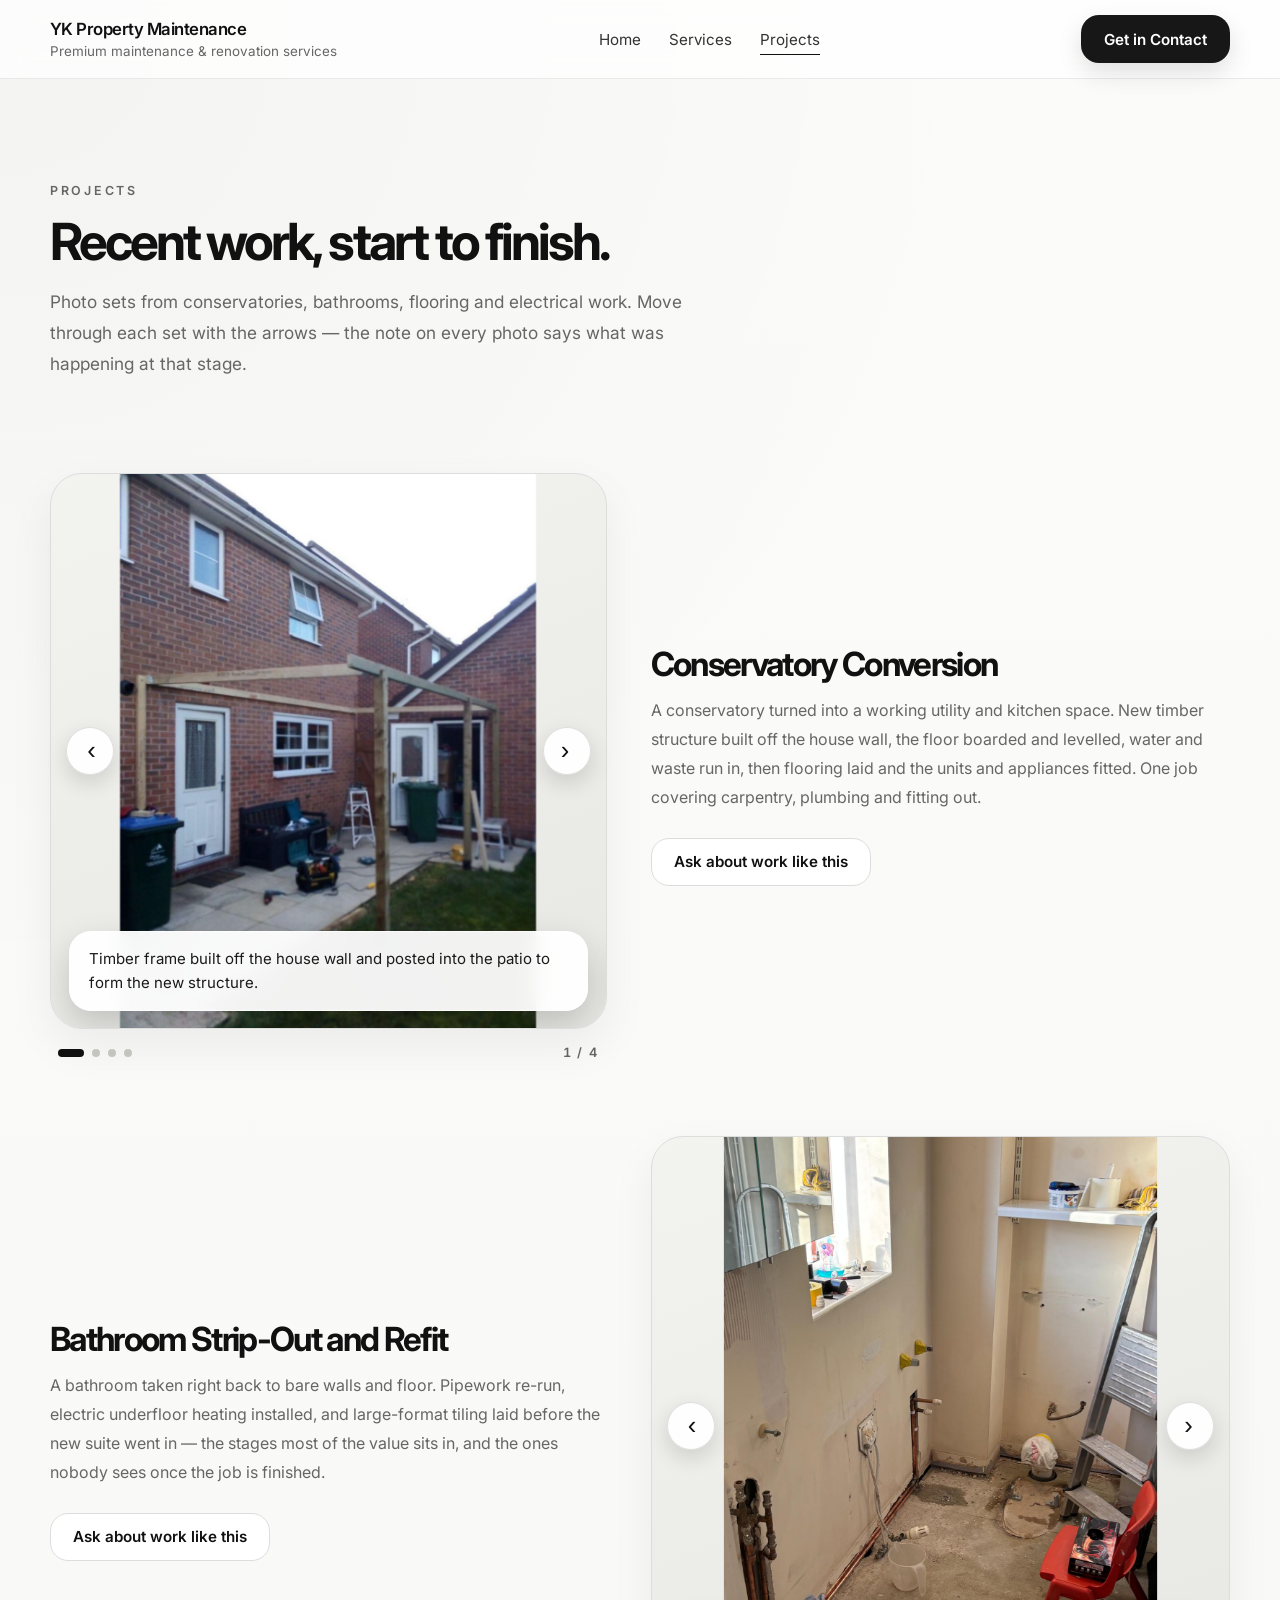
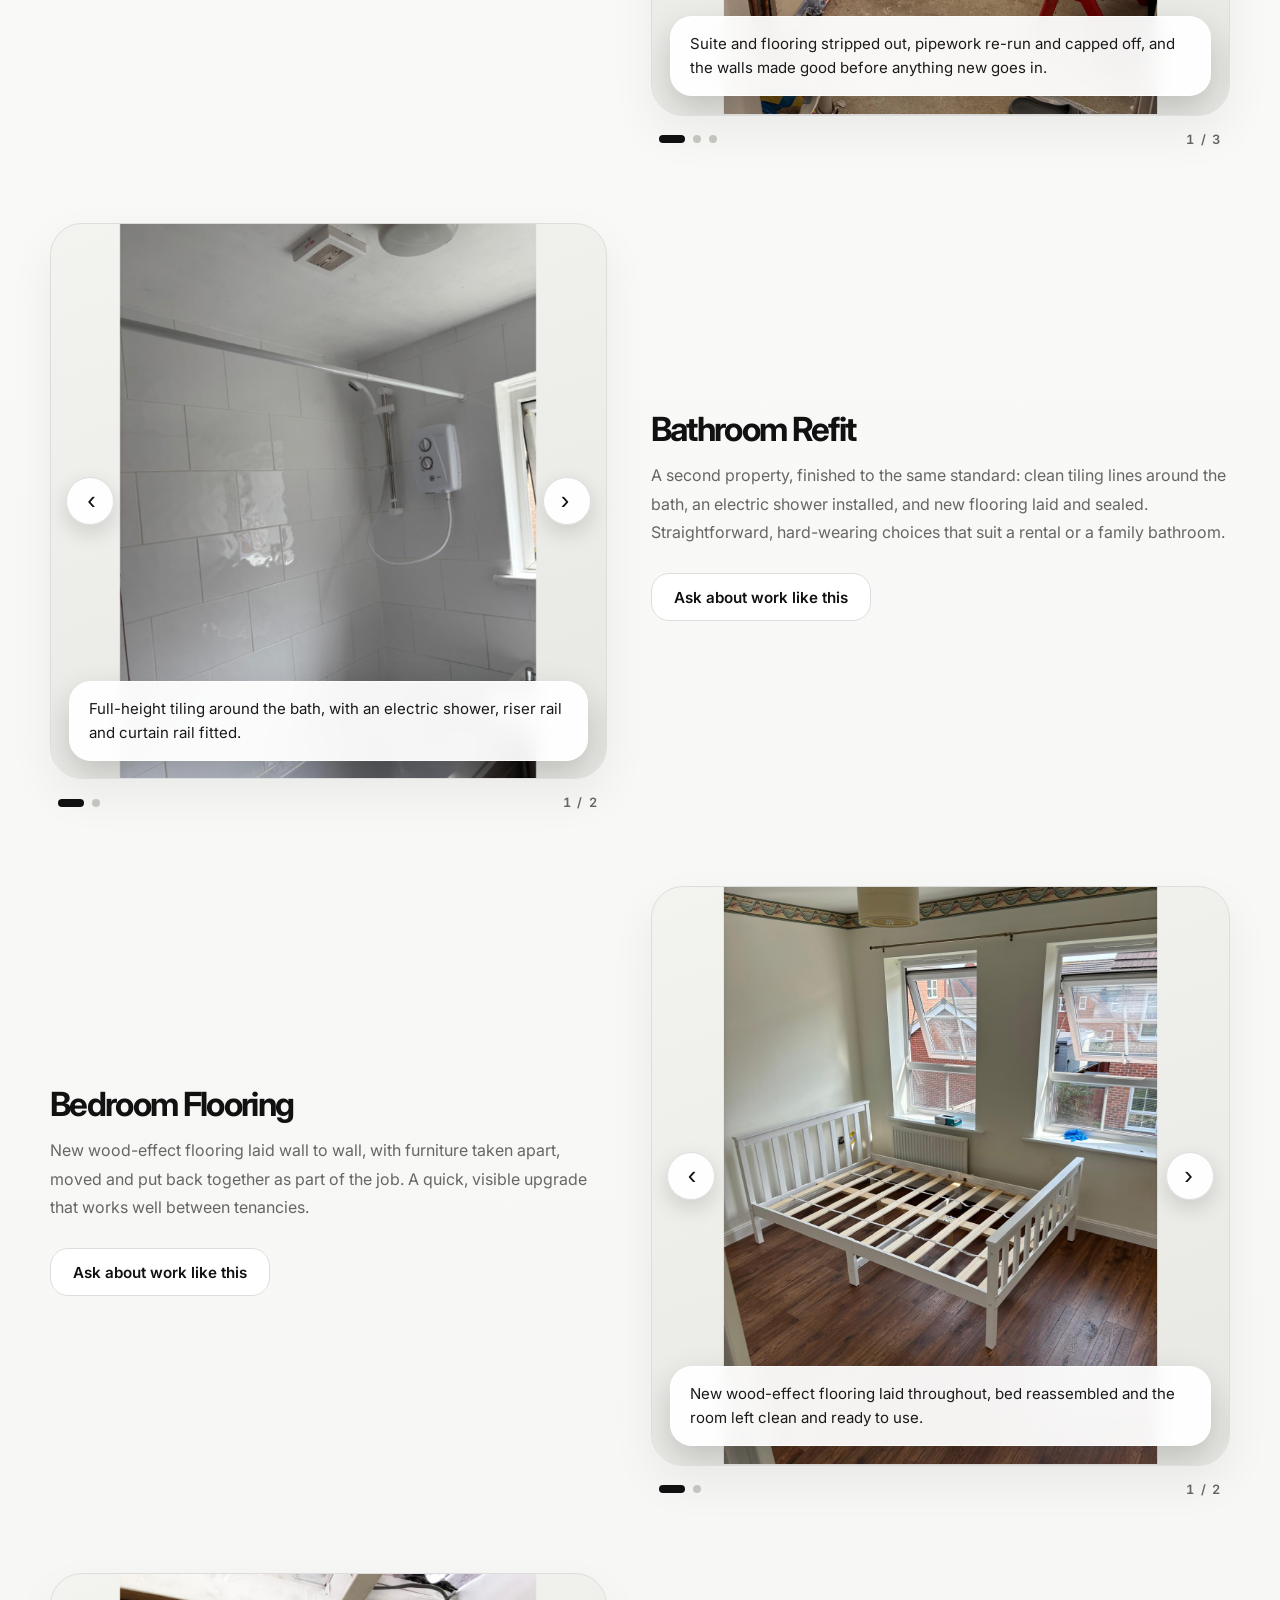
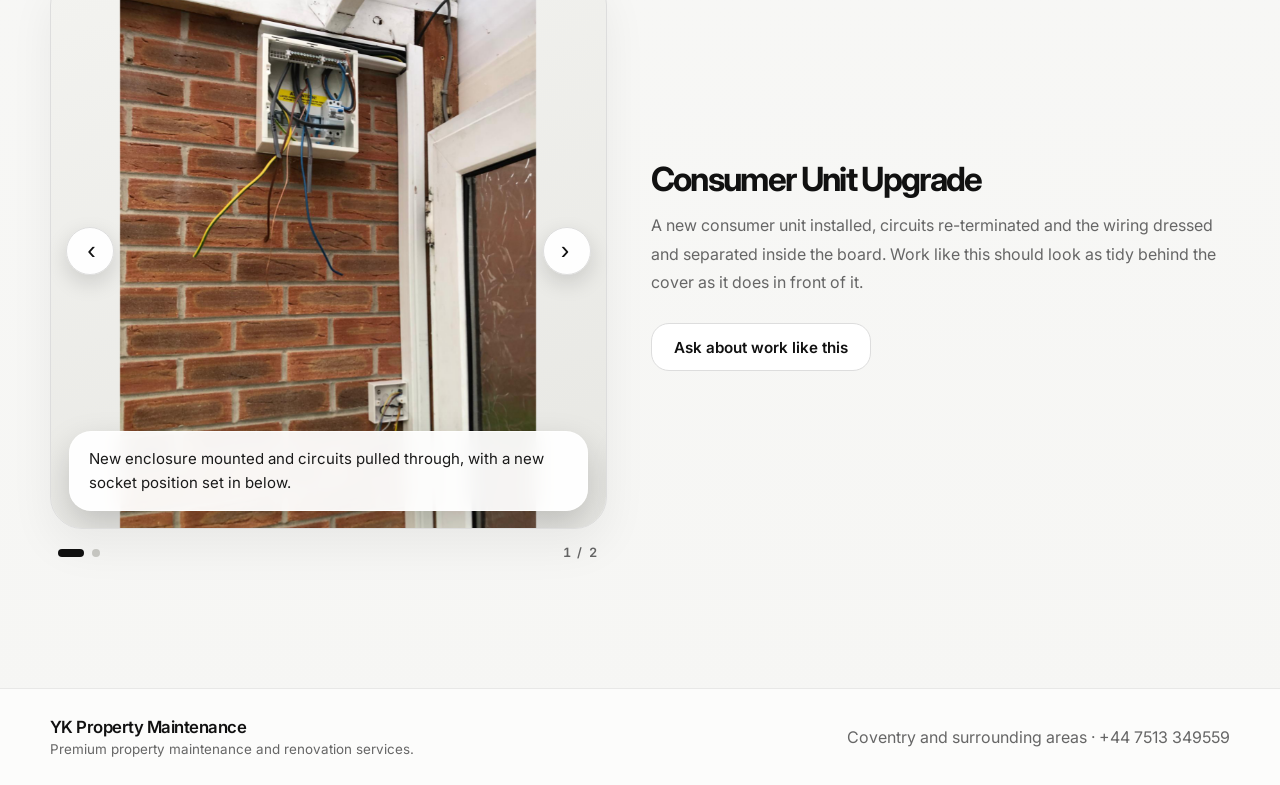
==== commit e220d5ae: "Update projects.html" ====
--- a/projects.html
+++ b/projects.html
@@ -3,7 +3,7 @@
 <head>
   <meta charset="UTF-8" />
   <meta name="viewport" content="width=device-width, initial-scale=1.0" />
-  <title>Projects | YK Property and Maintenance</title>
+  <title>Projects | YK Property Maintenance</title>
   <meta name="description" content="Photos from recent jobs: a conservatory converted to a utility room, bathroom refits, flooring and a consumer unit upgrade." />
   <link rel="stylesheet" href="style.css" />
   <link rel="icon" href="favicon.ico" sizes="any" />
@@ -29,7 +29,7 @@
 <header class="header">
   <div class="container header-inner">
     <a href="index.html">
-      <div class="brand-title">YK Property and Maintenance</div>
+      <div class="brand-title">YK Property Maintenance</div>
       <div class="brand-sub">Premium maintenance &amp; renovation services</div>
     </a>
     <nav class="nav"><a href="index.html" class="">Home</a><a href="services.html" class="">Services</a><a href="projects.html" class="active">Projects</a></nav>
@@ -268,7 +268,7 @@
 <footer class="footer">
   <div class="container footer-inner">
     <div>
-      <div class="brand-title">YK Property and Maintenance</div>
+      <div class="brand-title">YK Property Maintenance</div>
       <div class="brand-sub">Premium property maintenance and renovation services.</div>
     </div>
     <div class="muted">Coventry and surrounding areas &middot; +44 7513 349559</div>
